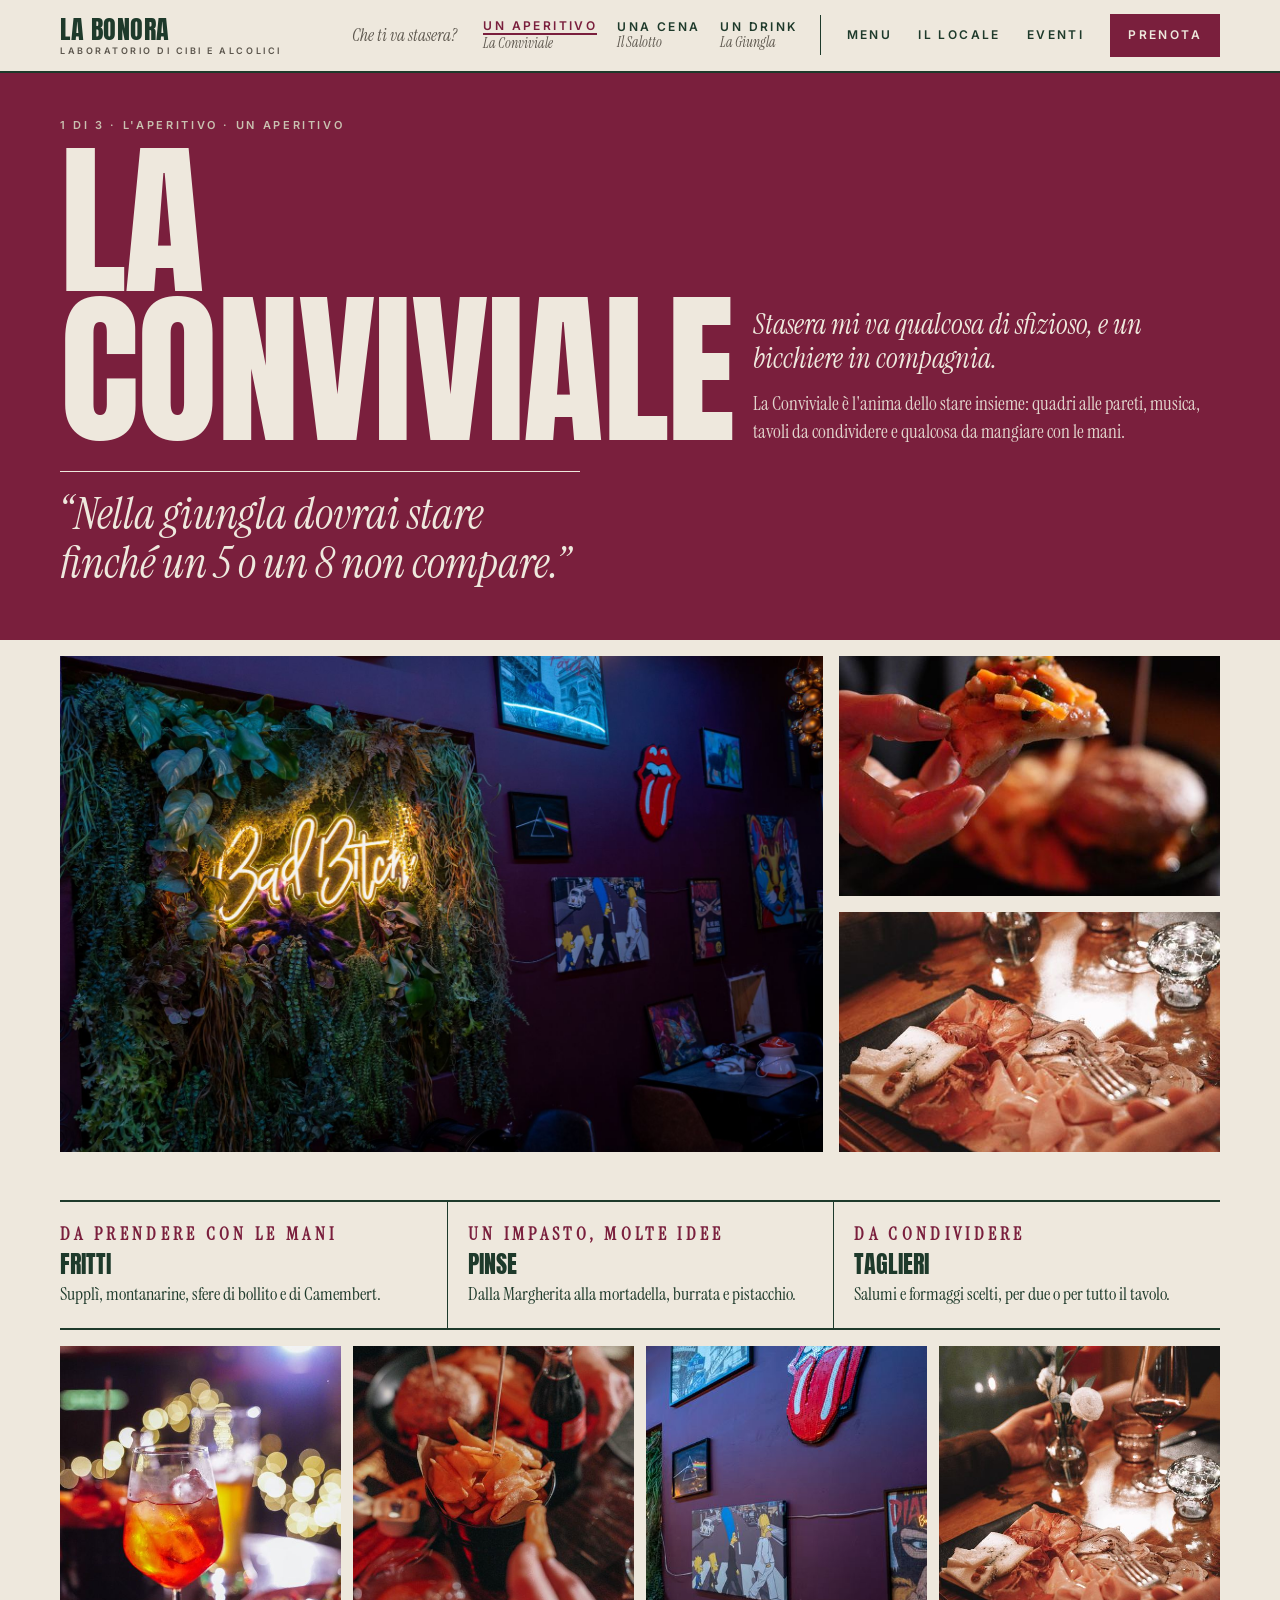
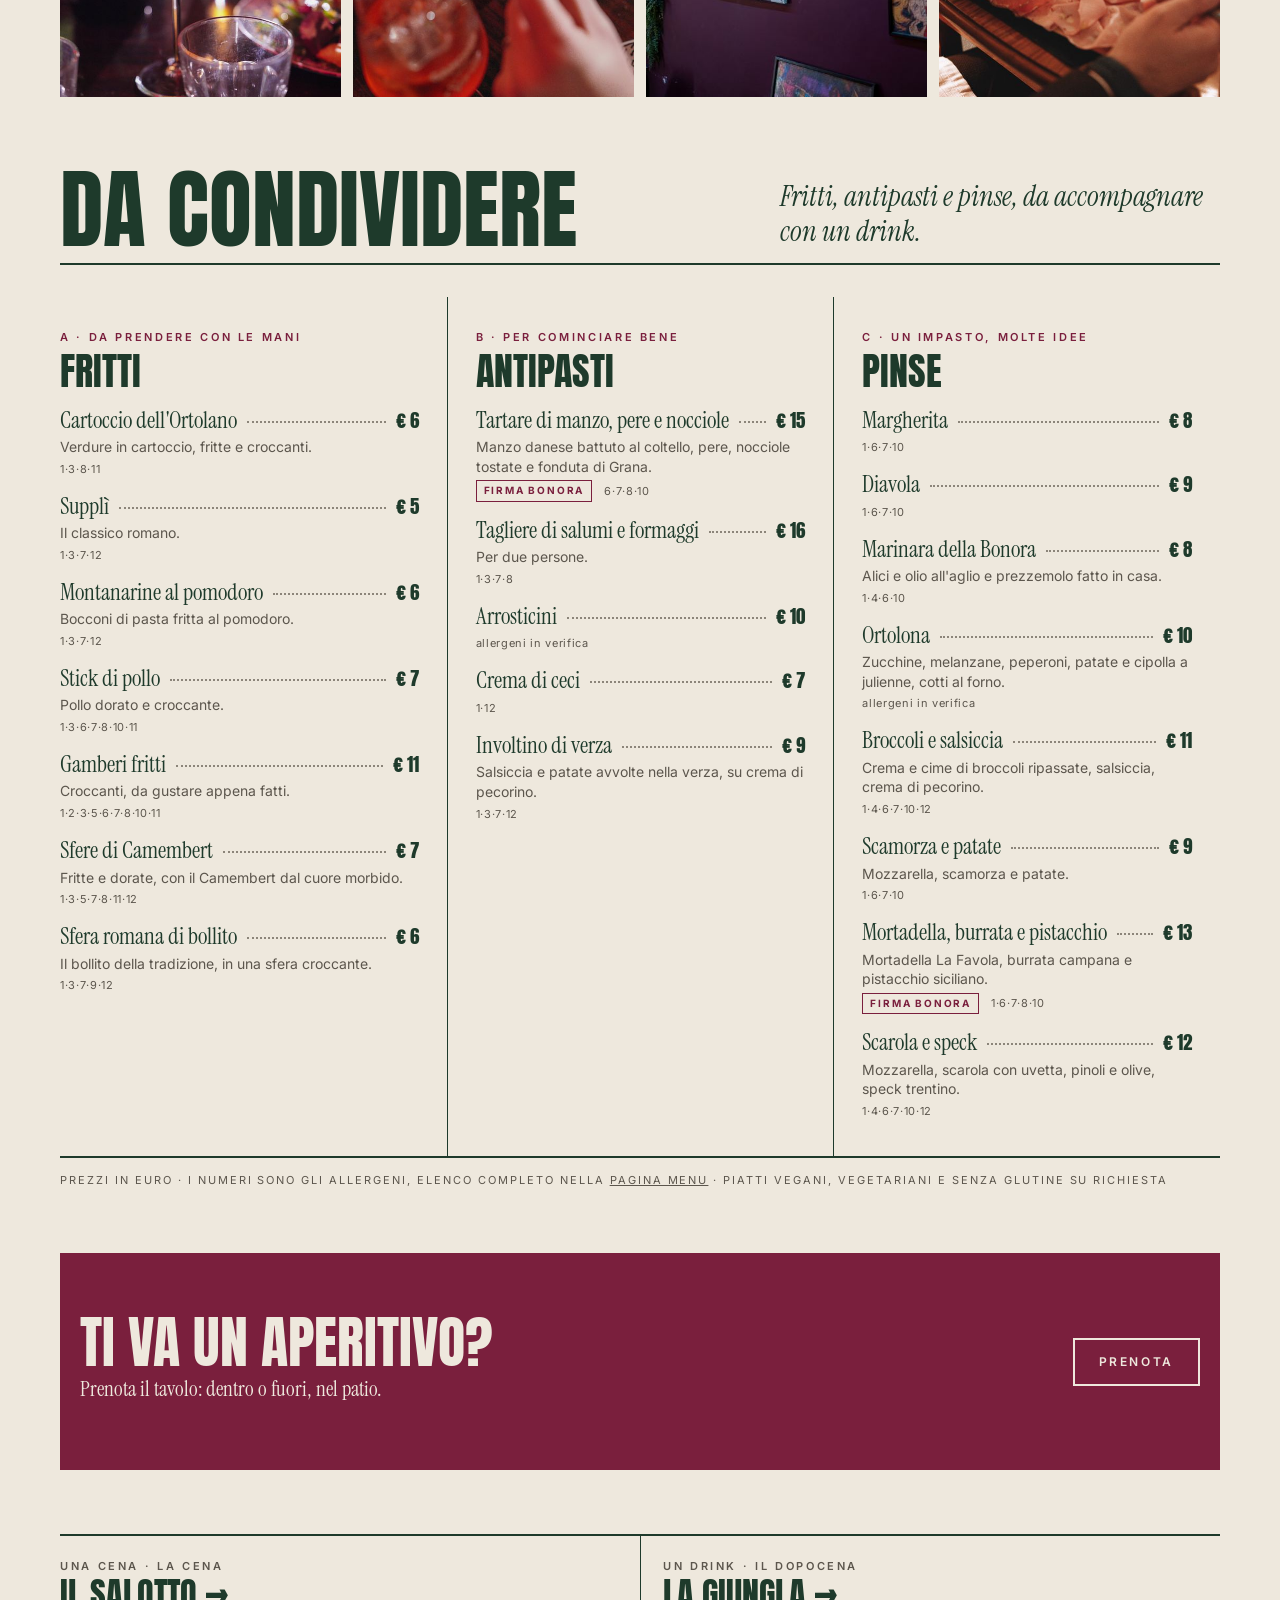
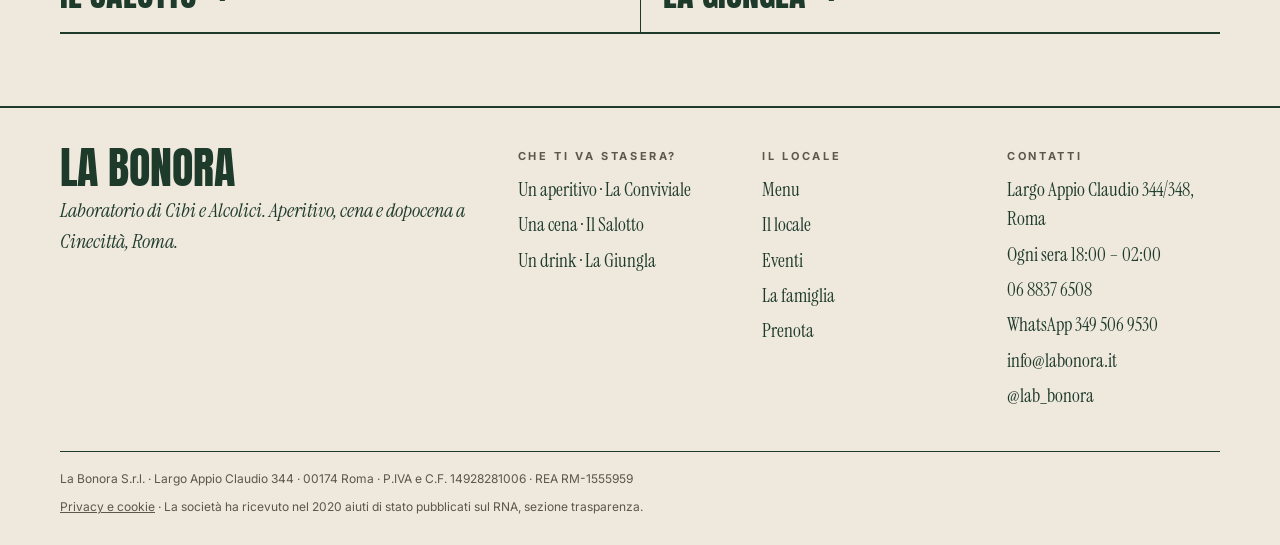
==== conviviale.html @ d82014e6 "Demo del nuovo sito La Bonora: tre anime, menu, prenotazione, foto Co-Authored-By: Claude Opus 5.5 <" ====
<!doctype html>
<html lang="it">
<head>
<meta charset="utf-8">
<meta name="viewport" content="width=device-width, initial-scale=1, viewport-fit=cover">
<title>Aperitivo e apericena a Cinecittà · La Conviviale · La Bonora</title>
<meta name="claude:viewport-fit-sides" content="cover">
<meta name="robots" content="noindex, nofollow">
<meta name="description" content="L'aperitivo de La Bonora a Cinecittà, Tuscolana: fritti, taglieri e pinse da condividere, un drink e la compagnia giusta. Ogni sera dalle 18.">
<link rel="canonical" href="https://www.labonora.it/conviviale.html">
<meta property="og:title" content="Aperitivo e apericena a Cinecittà · La Conviviale · La Bonora"><meta property="og:description" content="L'aperitivo de La Bonora a Cinecittà, Tuscolana: fritti, taglieri e pinse da condividere, un drink e la compagnia giusta. Ogni sera dalle 18."><meta property="og:type" content="website"><meta property="og:locale" content="it_IT">
<link rel="preconnect" href="https://fonts.googleapis.com"><link rel="preconnect" href="https://fonts.gstatic.com" crossorigin><link rel="stylesheet" href="https://fonts.googleapis.com/css2?family=Anton&family=Instrument+Serif:ital@0;1&family=Inter:wght@400;600;700&display=swap">
<link rel="stylesheet" href="assets/style.css">
</head>
<body>
<header class="top"><div class="wrap">
<a class="logo" href="index.html">La Bonora<small>Laboratorio di Cibi e Alcolici</small></a>
<button class="menu-btn" type="button" aria-expanded="false" aria-controls="nav">Menu</button>
<nav class="nav" id="nav" aria-label="Principale"><span class="ask">Che ti va stasera?</span><div class="want"><a href="conviviale.html" aria-current="page"><span>Un aperitivo</span><small>La Conviviale</small></a><a href="salotto.html"><span>Una cena</span><small>Il Salotto</small></a><a href="giungla.html"><span>Un drink</span><small>La Giungla</small></a></div><a href="menu.html">Menu</a><a href="locale.html">Il locale</a><a href="eventi.html">Eventi</a><a class="cta" href="prenota.html">Prenota</a></nav>
</div></header><main>
<section class="room-hero wine"><div class="wrap">
<p class="kick">1 di 3 · L'aperitivo · Un aperitivo</p>
<div class="room-hero-grid"><h1 class="d">La<br>Conviviale</h1><div><p class="lead">Stasera mi va qualcosa di sfizioso, e un bicchiere in compagnia.</p><p class="s" style="font-size:19px;line-height:1.45;margin-top:14px;opacity:.9">La Conviviale è l'anima dello stare insieme: quadri alle pareti, musica, tavoli da condividere e qualcosa da mangiare con le mani.</p></div></div>
<p class="motto-big">“Nella giungla dovrai stare finché un 5 o un 8 non compare.”</p>
</div></section>
<div class="wrap">
<div class="gallery"><figure class="photo "><img src="img/conviviale-sala-s.jpg" srcset="img/conviviale-sala-s.jpg 800w, img/conviviale-sala.jpg 1600w" sizes="(max-width:760px) 100vw, 66vw" alt="La sala con il neon e la parete verde" loading="lazy" decoding="async" style="object-position:center 40%"></figure><figure class="photo "><img src="img/pinsa-s.jpg" srcset="img/pinsa-s.jpg 800w, img/pinsa.jpg 1600w" sizes="(max-width:760px) 100vw, 33vw" alt="Una pinsa appena sfornata" loading="lazy" decoding="async" style="object-position:center"></figure><figure class="photo "><img src="img/tagliere-s.jpg" srcset="img/tagliere-s.jpg 800w, img/tagliere.jpg 1600w" sizes="(max-width:760px) 100vw, 33vw" alt="Un tagliere di salumi e formaggi" loading="lazy" decoding="async" style="object-position:center"></figure></div>
<div class="feature-list"><div><p class="kick wine">Da prendere con le mani</p><h3>Fritti</h3><p>Supplì, montanarine, sfere di bollito e di Camembert.</p></div><div><p class="kick wine">Un impasto, molte idee</p><h3>Pinse</h3><p>Dalla Margherita alla mortadella, burrata e pistacchio.</p></div><div><p class="kick wine">Da condividere</p><h3>Taglieri</h3><p>Salumi e formaggi scelti, per due o per tutto il tavolo.</p></div></div>
<div class="strip" style="margin-top:16px"><figure class="photo "><img src="img/spritz-s.jpg" srcset="img/spritz-s.jpg 800w, img/spritz.jpg 1600w" sizes="25vw" alt="Uno spritz" loading="lazy" decoding="async" style="object-position:center"></figure><figure class="photo "><img src="img/burger-amici-s.jpg" srcset="img/burger-amici-s.jpg 800w, img/burger-amici.jpg 1600w" sizes="25vw" alt="Burger, patatine e drink al tavolo" loading="lazy" decoding="async" style="object-position:center"></figure><figure class="photo "><img src="img/conviviale-parete-s.jpg" srcset="img/conviviale-parete-s.jpg 800w, img/conviviale-parete.jpg 1600w" sizes="25vw" alt="La parete con i quadri pop" loading="lazy" decoding="async" style="object-position:center"></figure><figure class="photo "><img src="img/tagliere-s.jpg" srcset="img/tagliere-s.jpg 800w, img/tagliere.jpg 1600w" sizes="25vw" alt="Tagliere al tavolo" loading="lazy" decoding="async" style="object-position:center 30%"></figure></div>
<section class="sec" aria-labelledby="carta-h">
<div class="sec-head"><h2 class="d" id="carta-h">Da condividere</h2><p class="lead">Fritti, antipasti e pinse, da accompagnare con un drink.</p></div>
<div data-menu="sala:conviviale" data-cols="3"><p class="note-line">Caricamento del menu…</p></div>
<p class="note-line">Prezzi in euro · i numeri sono gli allergeni, elenco completo nella <a href="menu.html#allergeni">pagina Menu</a> · piatti vegani, vegetariani e senza glutine su richiesta</p>
</section>
<section class="band wine" style="margin-top:64px" aria-label="Prenota"><div style="display:flex;flex-wrap:wrap;justify-content:space-between;align-items:center;gap:24px;padding-left:max(20px,env(safe-area-inset-left,0px));padding-right:max(20px,env(safe-area-inset-right,0px))">
<div><h2 class="d" style="font-size:clamp(36px,5vw,56px)">Ti va un aperitivo?</h2><p class="s" style="font-size:21px;margin-top:6px">Prenota il tavolo: dentro o fuori, nel patio.</p></div>
<a class="btn light" href="prenota.html#aperitivo">Prenota</a>
</div></section>
<nav class="others" aria-label="Le altre anime"><a href="salotto.html"><p class="kick">Una cena · la cena</p><p class="d">Il Salotto →</p></a><a href="giungla.html"><p class="kick">Un drink · il dopocena</p><p class="d">La Giungla →</p></a></nav>
</div></main><footer class="foot"><div class="wrap">
<div class="foot-grid">
<div><p class="d" style="font-size:44px">La Bonora</p><p class="s it" style="font-size:20px;margin-top:8px">Laboratorio di Cibi e Alcolici. Aperitivo, cena e dopocena a Cinecittà, Roma.</p></div>
<div><h4>Che ti va stasera?</h4><ul><li><a href="conviviale.html">Un aperitivo · La Conviviale</a></li><li><a href="salotto.html">Una cena · Il Salotto</a></li><li><a href="giungla.html">Un drink · La Giungla</a></li></ul></div>
<div><h4>Il locale</h4><ul><li><a href="menu.html">Menu</a></li><li><a href="locale.html">Il locale</a></li><li><a href="eventi.html">Eventi</a></li><li><a href="famiglia.html">La famiglia</a></li><li><a href="prenota.html">Prenota</a></li></ul></div>
<div><h4>Contatti</h4><ul><li>Largo Appio Claudio 344/348, Roma</li><li>Ogni sera 18:00 – 02:00</li><li><a href="tel:+390688376508">06 8837 6508</a></li><li><a href="https://wa.me/393495069530">WhatsApp 349 506 9530</a></li><li><a href="mailto:info@labonora.it">info@labonora.it</a></li><li><a href="https://www.instagram.com/lab_bonora/">@lab_bonora</a></li></ul></div>
</div>
<div class="legal"><span>La Bonora S.r.l. · Largo Appio Claudio 344 · 00174 Roma · P.IVA e C.F. 14928281006 · REA RM-1555959</span><span><a href="privacy.html">Privacy e cookie</a> · La società ha ricevuto nel 2020 aiuti di stato pubblicati sul RNA, sezione trasparenza.</span></div>
</div></footer>
<nav class="actionbar" aria-label="Azioni rapide"><a class="fill" href="prenota.html">Prenota</a><a href="https://wa.me/393495069530">WhatsApp</a><a href="tel:+390688376508">Chiama</a></nav>
<script src="assets/menu-data.js"></script><script src="assets/site.js"></script>
</body>
</html>
---- assets/style.css ----
/* La Bonora — impaginazione da rivista: beige carta, verde bottiglia, vinaccia. Titoli Anton, testo Instrument Serif + Inter. */
:root{
  --paper:#EEE8DD; --paper-2:#E3DACA; --ink:#1E3A2B; --ink-2:#2C4A3A; --wine:#7A1F3D; --wine-2:#5E1630;
  --muted:#5C564D; --on-dark:#EEE8DD; --on-dark-muted:#C9C0B0;
  --f-display:"Anton","Impact","Arial Narrow",sans-serif;
  --f-serif:"Instrument Serif","Georgia","Times New Roman",serif;
  --f-sans:"Inter",system-ui,-apple-system,"Segoe UI",sans-serif;
  --rule:2px solid var(--ink); --hair:1px solid var(--ink);
  --max:1200px;
  color-scheme:light;
}
*{box-sizing:border-box}
html{scroll-behavior:smooth}
@media (prefers-reduced-motion:reduce){html{scroll-behavior:auto}*{transition:none!important;animation:none!important}}
body{margin:0;background:var(--paper);color:var(--ink);font:16px/1.55 var(--f-sans);-webkit-font-smoothing:antialiased}
body::before{content:"";position:fixed;inset:0 0 auto;height:env(safe-area-inset-top,0px);z-index:30;background:var(--paper)}
a{color:inherit}
a:hover{color:var(--wine)}
:focus-visible{outline:3px solid var(--wine);outline-offset:3px}
img{max-width:100%;display:block}
h1,h2,h3{text-wrap:balance}
p{margin:0}
[hidden]{display:none!important}

.wrap{max-width:var(--max);margin:0 auto;padding-left:max(20px,env(safe-area-inset-left,0px));padding-right:max(20px,env(safe-area-inset-right,0px))}
.d{font-family:var(--f-display);font-weight:400;text-transform:uppercase;line-height:.9;margin:0}
.s{font-family:var(--f-serif);font-weight:400}
.it{font-style:italic}
.kick{font-size:11px;letter-spacing:.24em;text-transform:uppercase;color:var(--muted);font-weight:600}
.kick.wine{color:var(--wine)}
.lead{font-family:var(--f-serif);font-style:italic;font-size:clamp(21px,2.3vw,28px);line-height:1.22}
.body{font-family:var(--f-serif);font-size:20px;line-height:1.45;max-width:62ch}
.body p+p{margin-top:.8em}

/* header */
.top{position:sticky;top:env(safe-area-inset-top,0px);z-index:20;background:var(--paper);border-bottom:var(--rule)}
.top .wrap{display:flex;align-items:center;justify-content:space-between;gap:24px;padding-block:14px}
.logo{font-family:var(--f-display);font-size:26px;letter-spacing:.02em;text-transform:uppercase;text-decoration:none;line-height:1}
.logo small{display:block;font-family:var(--f-sans);font-size:9px;letter-spacing:.28em;font-weight:600;color:var(--muted);margin-top:4px}
.nav{display:flex;align-items:center;gap:26px;font-size:12px;letter-spacing:.2em;text-transform:uppercase;font-weight:600}
.nav a{text-decoration:none;padding-block:8px}
.nav a[aria-current="page"]{color:var(--wine);border-bottom:2px solid var(--wine)}
.nav .cta{background:var(--wine);color:var(--on-dark);padding:12px 18px;border:none}
.nav .cta:hover,.nav .cta[aria-current="page"]{background:var(--wine-2);color:var(--on-dark);border-bottom:none}
.menu-btn{display:none;background:none;border:var(--rule);color:var(--ink);font:600 12px var(--f-sans);letter-spacing:.2em;text-transform:uppercase;padding:10px 14px;min-height:44px;cursor:pointer}

/* buttons */
.btn{display:inline-flex;align-items:center;justify-content:center;gap:10px;min-height:48px;padding:0 24px;font:600 12px var(--f-sans);letter-spacing:.22em;text-transform:uppercase;text-decoration:none;border:var(--rule);cursor:pointer;background:transparent;color:var(--ink)}
.btn.fill{background:var(--wine);border-color:var(--wine);color:var(--on-dark)}
.btn.fill:hover{background:var(--wine-2);color:var(--on-dark)}
.btn.ink{background:var(--ink);border-color:var(--ink);color:var(--on-dark)}
.btn.ink:hover{background:var(--ink-2);color:var(--on-dark)}
.btn.light{border-color:var(--on-dark);color:var(--on-dark)}
.btn.light:hover{background:var(--on-dark);color:var(--ink)}
.btns{display:flex;flex-wrap:wrap;gap:12px}

/* photo placeholders */
.ph{position:relative;background:var(--paper-2);background-image:repeating-linear-gradient(135deg,transparent 0 14px,rgba(30,58,43,.05) 14px 15px);display:flex;align-items:flex-end;min-height:220px;overflow:hidden}
.ph span{margin:14px;background:var(--paper);color:var(--muted);font:600 10px/1.4 var(--f-sans);letter-spacing:.2em;text-transform:uppercase;padding:6px 10px;max-width:calc(100% - 28px)}
.ph.dark{background-color:var(--ink);background-image:repeating-linear-gradient(135deg,transparent 0 14px,rgba(238,232,221,.06) 14px 15px)}
.ph.wine{background-color:var(--wine);background-image:repeating-linear-gradient(135deg,transparent 0 14px,rgba(238,232,221,.07) 14px 15px)}

/* home hero */
.entrance{padding-top:20px}
.entrance .ph{aspect-ratio:16/8;min-height:280px;max-width:100%}
.entrance-text{display:grid;grid-template-columns:minmax(0,7fr) minmax(0,5fr);gap:40px;align-items:end;padding-block:28px 36px;border-bottom:var(--rule)}
.entrance-text h1{font-size:clamp(64px,11vw,150px);letter-spacing:-.01em}
.entrance-text .side{display:flex;flex-direction:column;gap:18px;padding-bottom:6px}

/* tonight strip */
.facts{display:grid;grid-template-columns:repeat(4,minmax(0,1fr));border-bottom:var(--rule)}
.facts>div{padding:18px 18px 18px 0;min-width:0}
.facts>div+div{padding-left:18px;border-left:var(--hair)}
.facts .v{font-family:var(--f-serif);font-size:21px;margin-top:4px;overflow-wrap:anywhere}
.dot-open{display:inline-block;width:9px;height:9px;border-radius:50%;background:var(--muted);margin-right:8px;vertical-align:2px}
.dot-open.on{background:#2E7D4F}

/* section heads */
.sec{padding-block:72px 0}
.sec-head{display:flex;flex-wrap:wrap;justify-content:space-between;align-items:flex-end;gap:16px 40px;border-bottom:var(--rule);padding-bottom:14px;margin-bottom:32px}
.sec-head h2{font-size:clamp(48px,7vw,88px)}
.sec-head .lead{max-width:440px}

/* rooms */
.rooms{display:grid;grid-template-columns:repeat(3,minmax(0,1fr));gap:32px}
.room{display:flex;flex-direction:column;gap:12px;text-decoration:none;color:var(--ink)}
.room .ph{aspect-ratio:4/5;min-height:0}
.room h3{font-size:44px}
.room .s{font-size:20px;line-height:1.3}
.room .go{font-size:12px;letter-spacing:.2em;text-transform:uppercase;font-weight:600;margin-top:auto}
.room:hover h3,.room:hover .go{color:var(--wine)}

/* two-col text */
.split{display:grid;grid-template-columns:minmax(0,5fr) minmax(0,7fr);gap:56px;align-items:start}
.split .ph{aspect-ratio:4/5;min-height:0}
.pull{font-family:var(--f-serif);font-style:italic;font-size:clamp(26px,3vw,34px);line-height:1.15;color:var(--wine);border-top:var(--rule);padding-top:16px;margin-top:24px}

/* bands */
.band{padding-block:64px}
.band.ink{background:var(--ink);color:var(--on-dark)}
.band.wine{background:var(--wine);color:var(--on-dark)}
.band .kick{color:var(--on-dark-muted)}
.band a:hover{color:var(--on-dark-muted)}
.band-grid{display:grid;grid-template-columns:minmax(0,1fr) minmax(0,1fr);gap:48px;align-items:center}
.band h2{font-size:clamp(44px,6vw,68px)}
.qr{width:150px;height:150px;flex:none;background:var(--on-dark);color:var(--muted);display:flex;align-items:center;justify-content:center;font:600 11px var(--f-sans);letter-spacing:.2em}
.qr-row{display:flex;gap:24px;align-items:center;flex-wrap:wrap}
.links-col{display:flex;flex-direction:column;gap:10px;font-weight:600}

/* room page hero */
.room-hero{padding-block:44px 52px}
.room-hero.ink{background:var(--ink);color:var(--on-dark)}
.room-hero.wine{background:var(--wine);color:var(--on-dark)}
.room-hero .kick{color:var(--on-dark-muted)}
.room-hero.paper .kick{color:var(--wine)}
.room-hero-grid{display:grid;grid-template-columns:minmax(0,7fr) minmax(0,5fr);gap:40px;align-items:end;margin-top:12px}
.room-hero h1{font-size:clamp(72px,13vw,170px);letter-spacing:-.01em}
.gallery{display:grid;grid-template-columns:minmax(0,2fr) minmax(0,1fr);grid-template-rows:240px 240px;gap:16px;padding-top:16px}
.gallery .ph:first-child{grid-row:1/3}
.feature-list{display:grid;grid-template-columns:repeat(3,minmax(0,1fr));border-top:var(--rule);border-bottom:var(--rule);margin-top:48px}
.feature-list>div{padding:20px 20px 22px 0;min-width:0}
.feature-list>div+div{padding-left:20px;border-left:var(--hair)}
.feature-list h3{font-family:var(--f-display);font-weight:400;text-transform:uppercase;font-size:24px;margin:6px 0 6px;line-height:1}
.feature-list p{font-family:var(--f-serif);font-size:18px;line-height:1.35}

/* menu */
.menu-grid{display:grid;grid-template-columns:repeat(3,minmax(0,1fr));border-bottom:var(--rule)}
.menu-grid.two{grid-template-columns:repeat(2,minmax(0,1fr))}
.menu-col{padding:32px 28px 36px 0;min-width:0}
.menu-col+.menu-col{padding-left:28px;border-left:var(--hair)}
.menu-grid+.menu-grid .menu-col{border-top:none}
.menu-sec+.menu-sec{margin-top:36px}
.menu-sec h3{font-family:var(--f-display);font-weight:400;text-transform:uppercase;font-size:38px;line-height:1;margin:6px 0 2px}
.menu-sec .sub{font-family:var(--f-serif);font-style:italic;color:var(--muted);font-size:18px;margin-bottom:6px}
.item{padding-top:14px}
.item-head{display:flex;align-items:baseline;gap:10px}
.item-name{font-family:var(--f-serif);font-size:23px;line-height:1.15;min-width:0}
.item-dots{flex:1 1 24px;border-bottom:2px dotted #8C857A;transform:translateY(-5px);min-width:16px}
.item-price{font-family:var(--f-display);font-size:19px;white-space:nowrap;font-variant-numeric:tabular-nums}
.item-desc{color:var(--muted);font-size:14px;line-height:1.4;margin-top:2px}
.item-meta{display:flex;flex-wrap:wrap;gap:6px 12px;align-items:center;margin-top:4px;font-size:11px;letter-spacing:.06em;color:var(--muted)}
.tag{font-size:10px;letter-spacing:.18em;text-transform:uppercase;font-weight:700;color:var(--wine);border:1.5px solid var(--wine);padding:2px 7px}
.tag.ok{color:var(--ink);border-color:var(--ink)}
.note-line{font-size:11px;letter-spacing:.18em;text-transform:uppercase;color:var(--muted);padding-top:14px}
.tabs{display:flex;gap:0;border:var(--rule);width:max-content;max-width:100%}
.tabs button{font:600 12px var(--f-sans);letter-spacing:.2em;text-transform:uppercase;background:none;border:none;color:var(--ink);padding:14px 22px;min-height:48px;cursor:pointer}
.tabs button+button{border-left:var(--rule)}
.tabs button[aria-selected="true"]{background:var(--ink);color:var(--on-dark)}
.allergens{display:grid;grid-template-columns:repeat(4,minmax(0,1fr));gap:8px 24px;font-size:14px;padding-block:20px 0}
.allergens b{font-family:var(--f-display);font-weight:400;color:var(--wine);margin-right:8px;font-size:16px}

/* events */
.kinds{display:grid;grid-template-columns:repeat(2,minmax(0,1fr));border-top:var(--rule)}
.kinds>div{padding:28px 28px 32px 0;border-bottom:var(--hair);min-width:0}
.kinds>div:nth-child(even){padding-left:28px;border-left:var(--hair)}
.kinds h3{font-family:var(--f-display);font-weight:400;text-transform:uppercase;font-size:34px;margin:6px 0 8px;line-height:1}
.empty{border:2px dashed var(--ink);padding:28px;display:flex;flex-wrap:wrap;gap:20px;justify-content:space-between;align-items:center}

/* booking */
.book{display:grid;grid-template-columns:minmax(0,7fr) minmax(0,5fr);border-bottom:var(--rule)}
.book form{padding:36px 44px 48px 0;border-right:var(--hair);display:flex;flex-direction:column;gap:34px;min-width:0}
.book aside{padding:36px 0 48px 40px;min-width:0}
fieldset{margin:0;padding:0;border:none;min-width:0}
legend{padding:0;margin-bottom:14px}
.rooms-pick{display:grid;grid-template-columns:repeat(2,minmax(0,1fr));gap:10px}
.rooms-pick label{display:flex;flex-direction:column;gap:2px;border:var(--rule);padding:14px 16px;cursor:pointer;min-height:84px}
.rooms-pick input{position:absolute;opacity:0;pointer-events:none}
.rooms-pick .n{font-family:var(--f-display);text-transform:uppercase;font-size:22px;line-height:1}
.rooms-pick .t{font-family:var(--f-serif);font-size:17px}
.rooms-pick label:has(input:checked){background:var(--ink);color:var(--on-dark)}
.rooms-pick label:has(input:focus-visible){outline:3px solid var(--wine);outline-offset:3px}
.fields{display:grid;grid-template-columns:repeat(3,minmax(0,1fr));gap:24px 28px}
.fields.two{grid-template-columns:repeat(2,minmax(0,1fr))}
.f{display:flex;flex-direction:column;gap:6px;min-width:0}
.f.full{grid-column:1/-1}
.f>span{font-size:11px;letter-spacing:.2em;text-transform:uppercase;color:var(--muted);font-weight:600}
.f input,.f select,.f textarea{width:100%;min-height:48px;background:transparent;border:none;border-bottom:var(--rule);border-radius:0;color:var(--ink);font:22px var(--f-serif);padding:6px 2px}
.f textarea{min-height:80px;resize:vertical}
.f input:focus,.f select:focus,.f textarea:focus{outline:none;border-bottom-color:var(--wine)}
.f .err{color:var(--wine);font-size:13px;min-height:0}
.checks{display:flex;flex-direction:column;gap:12px;font-size:14px;line-height:1.45;color:#3E4A42}
.checks label{display:flex;gap:12px;align-items:flex-start}
.checks input{width:20px;height:20px;margin:1px 0 0;flex:none;accent-color:var(--ink)}
.submit-row{display:flex;flex-wrap:wrap;gap:16px 24px;align-items:center}
.submit-row p{font-size:13px;color:var(--muted);max-width:340px}
.done{border:var(--rule);padding:28px;display:flex;flex-direction:column;gap:12px;background:var(--paper-2)}
.done h3{font-family:var(--f-display);font-weight:400;text-transform:uppercase;font-size:34px;margin:0;line-height:1}
.contact{display:grid;grid-template-columns:100px minmax(0,1fr);gap:14px;padding-block:14px;border-bottom:var(--hair)}
.contact .v{font-family:var(--f-serif);font-size:20px;overflow-wrap:anywhere}
.quick{display:flex;flex-direction:column;gap:10px;margin:14px 0 36px}
.quick a{display:flex;justify-content:space-between;gap:12px;padding:15px 18px;text-decoration:none;font-weight:600;border:var(--rule)}
.quick a.ink{background:var(--ink);color:var(--on-dark);border-color:var(--ink)}

/* family */
.places{display:grid;grid-template-columns:repeat(2,minmax(0,1fr));gap:40px}
.place{display:flex;flex-direction:column;gap:12px}
.place .ph{aspect-ratio:3/2;min-height:0}
.place h3{font-size:52px}
.draft{border-left:4px solid var(--wine);background:var(--paper-2);padding:12px 16px;font-size:14px;color:#3E4A42}

/* other rooms nav */
.others{display:grid;grid-template-columns:repeat(2,minmax(0,1fr));border-top:var(--rule);border-bottom:var(--rule);margin-top:64px}
.others a{padding:22px 22px 22px 0;text-decoration:none}
.others a+a{padding-left:22px;border-left:var(--hair)}
.others .d{font-size:34px;margin-top:4px}

/* footer */
.foot{margin-top:72px;border-top:var(--rule)}
.foot-grid{display:grid;grid-template-columns:minmax(0,2fr) repeat(3,minmax(0,1fr));gap:32px;padding-block:40px}
.foot h4{margin:0 0 10px;font-size:11px;letter-spacing:.24em;text-transform:uppercase;color:var(--muted)}
.foot ul{list-style:none;margin:0;padding:0;display:flex;flex-direction:column;gap:6px;font-family:var(--f-serif);font-size:19px}
.foot ul a{text-decoration:none}
.legal{border-top:var(--hair);padding-block:18px 28px;font-size:12px;color:var(--muted);display:flex;flex-wrap:wrap;justify-content:space-between;gap:10px 24px}

/* mobile action bar */
.actionbar{display:none}

@media (max-width:900px){
  .rooms,.feature-list,.menu-grid{grid-template-columns:minmax(0,1fr)}
  .menu-col,.menu-col+.menu-col{padding:28px 0;border-left:none}
  .menu-col+.menu-col{border-top:var(--hair)}
  .feature-list>div,.feature-list>div+div{padding:18px 0;border-left:none}
  .feature-list>div+div{border-top:var(--hair)}
  .split,.band-grid,.entrance-text,.room-hero-grid,.book{grid-template-columns:minmax(0,1fr)}
  .book form{padding:28px 0 36px;border-right:none;border-bottom:var(--hair)}
  .book aside{padding:28px 0 36px}
  .facts{grid-template-columns:repeat(2,minmax(0,1fr))}
  .facts>div:nth-child(3){padding-left:0;border-left:none}
  .facts>div:nth-child(n+3){border-top:var(--hair)}
  .foot-grid{grid-template-columns:repeat(2,minmax(0,1fr))}
  .allergens{grid-template-columns:repeat(2,minmax(0,1fr))}
}
@media (max-width:760px){
  .menu-btn{display:inline-flex;align-items:center}
  .nav{display:none;position:absolute;left:0;right:0;top:100%;background:var(--paper);border-bottom:var(--rule);flex-direction:column;align-items:stretch;gap:0;padding:8px max(20px,env(safe-area-inset-right,0px)) 16px max(20px,env(safe-area-inset-left,0px))}
  .nav.open{display:flex}
  .nav a{padding:14px 0;border-bottom:var(--hair);font-size:13px}
  .nav a[aria-current="page"]{border-bottom:var(--hair)}
  .nav .cta{display:none}
  .gallery{grid-template-columns:minmax(0,1fr);grid-template-rows:none}
  .gallery .ph{grid-row:auto!important;aspect-ratio:4/3;min-height:0}
  .kinds,.places,.rooms-pick,.others,.fields,.fields.two{grid-template-columns:minmax(0,1fr)}
  .kinds>div,.kinds>div:nth-child(even){padding:22px 0;border-left:none}
  .others a,.others a+a{padding:18px 0;border-left:none}
  .others a+a{border-top:var(--hair)}
  .entrance .ph{aspect-ratio:4/5}
  .sec{padding-block:52px 0}
  .actionbar{display:grid;grid-template-columns:2fr 1fr 1fr;gap:8px;position:fixed;left:0;right:0;bottom:0;z-index:25;background:var(--paper);border-top:var(--rule);padding:10px max(12px,env(safe-area-inset-right,0px)) calc(10px + env(safe-area-inset-bottom,0px)) max(12px,env(safe-area-inset-left,0px))}
  .actionbar a{display:flex;align-items:center;justify-content:center;min-height:48px;font:600 12px var(--f-sans);letter-spacing:.16em;text-transform:uppercase;text-decoration:none;border:var(--rule)}
  .actionbar a.fill{background:var(--wine);color:var(--on-dark);border-color:var(--wine)}
  body{padding-bottom:84px}
  .foot-grid{grid-template-columns:minmax(0,1fr)}
}
.room-hero.paper{border-bottom:var(--rule)}
.toast{position:fixed;left:50%;transform:translateX(-50%);bottom:calc(96px + env(safe-area-inset-bottom,0px));z-index:40;background:var(--ink);color:var(--on-dark);font:600 14px var(--f-sans);padding:14px 20px;max-width:calc(100% - 32px);text-align:center}

/* ---- foto vere ---- */
.photo{position:relative;overflow:hidden;background:var(--paper-2);margin:0}
.photo img{width:100%;height:100%;object-fit:cover;display:block}
.photo figcaption{position:absolute;left:12px;bottom:12px;background:var(--paper);color:var(--ink);font:600 10px/1.4 var(--f-sans);letter-spacing:.2em;text-transform:uppercase;padding:6px 10px}
.entrance .photo{aspect-ratio:16/8;max-width:100%}
.room .photo{aspect-ratio:4/5}
.split .photo{aspect-ratio:4/5}
.gallery .photo:first-child{grid-row:1/3}
.place .photo{aspect-ratio:3/2}
.strip{display:grid;grid-template-columns:repeat(4,minmax(0,1fr));gap:12px}
.strip .photo{aspect-ratio:4/5}

/* ---- intestazione "Che ti va stasera?" ---- */
.nav .ask{font-family:var(--f-serif);font-style:italic;text-transform:none;letter-spacing:0;font-size:17px;font-weight:400;color:var(--muted);padding:0}
.nav .want{display:flex;gap:20px;align-items:center;padding-right:22px;border-right:var(--hair)}
.nav .want a{display:flex;flex-direction:column;line-height:1.15;padding-block:4px}
.nav .want a small{font-family:var(--f-serif);font-style:italic;text-transform:none;letter-spacing:0;font-size:14px;font-weight:400;color:var(--muted)}
.nav .want a[aria-current="page"]{border-bottom:none}
.nav .want a[aria-current="page"] span{border-bottom:2px solid var(--wine)}
@media (max-width:1180px){
  .menu-btn{display:inline-flex;align-items:center}
  .nav{display:none;position:absolute;left:0;right:0;top:100%;background:var(--paper);border-bottom:var(--rule);flex-direction:column;align-items:stretch;gap:0;padding:12px max(20px,env(safe-area-inset-right,0px)) 18px max(20px,env(safe-area-inset-left,0px))}
  .nav.open{display:flex}
  .nav>a{padding:14px 0;border-bottom:var(--hair);font-size:13px}
  .nav .ask{font-size:26px;color:var(--ink);padding:6px 0 10px}
  .nav .want{flex-direction:column;align-items:stretch;gap:0;padding-right:0;border-right:none;border-top:var(--rule);margin-bottom:10px}
  .nav .want a{flex-direction:row;justify-content:space-between;align-items:baseline;padding:14px 0;border-bottom:var(--hair);font-family:var(--f-display);font-weight:400;font-size:28px;letter-spacing:0}
  .nav .want a small{font-size:17px}
  .nav .cta{display:flex;justify-content:center;margin-top:12px;padding:14px}
  .top .wrap{position:static}
  .top{position:sticky}
}

/* ---- tre anime ---- */
.souls{display:grid;grid-template-columns:repeat(3,minmax(0,1fr));gap:32px}
.soul{display:flex;flex-direction:column;gap:12px;text-decoration:none;color:var(--ink)}
.soul .photo{aspect-ratio:4/5}
.soul .want-line{font-family:var(--f-serif);font-style:italic;font-size:24px;line-height:1.2}
.soul h3{font-size:46px}
.soul .motto{font-family:var(--f-serif);font-size:18px;color:var(--muted);border-top:var(--hair);padding-top:10px}
.soul .go{font-size:12px;letter-spacing:.2em;text-transform:uppercase;font-weight:600;margin-top:auto}
.soul:hover h3,.soul:hover .go{color:var(--wine)}
.soul .n{font-family:var(--f-display);font-size:15px;color:var(--wine)}
.motto-big{font-family:var(--f-serif);font-style:italic;font-size:clamp(28px,3.4vw,44px);line-height:1.12;max-width:26ch}
.room-hero .motto-big{margin-top:26px;padding-top:18px;border-top:1px solid currentColor}
.choice{display:grid;grid-template-columns:repeat(4,minmax(0,1fr));gap:10px}
.choice.three{grid-template-columns:repeat(3,minmax(0,1fr))}
.choice label{display:flex;flex-direction:column;gap:2px;border:var(--rule);padding:14px 16px;cursor:pointer;min-height:76px}
.choice input{position:absolute;opacity:0;pointer-events:none}
.choice .n{font-family:var(--f-display);text-transform:uppercase;font-size:21px;line-height:1}
.choice .t{font-family:var(--f-serif);font-size:16px}
.choice label:has(input:checked){background:var(--ink);color:var(--on-dark)}
.choice label:has(input:focus-visible){outline:3px solid var(--wine);outline-offset:3px}
@media (max-width:900px){.souls,.strip{grid-template-columns:repeat(2,minmax(0,1fr))}.souls{grid-template-columns:minmax(0,1fr)}.choice{grid-template-columns:repeat(2,minmax(0,1fr))}.choice.three{grid-template-columns:minmax(0,1fr)}}
@media (max-width:760px){.entrance .photo{aspect-ratio:4/5}.gallery .photo{grid-row:auto!important;aspect-ratio:4/3}}
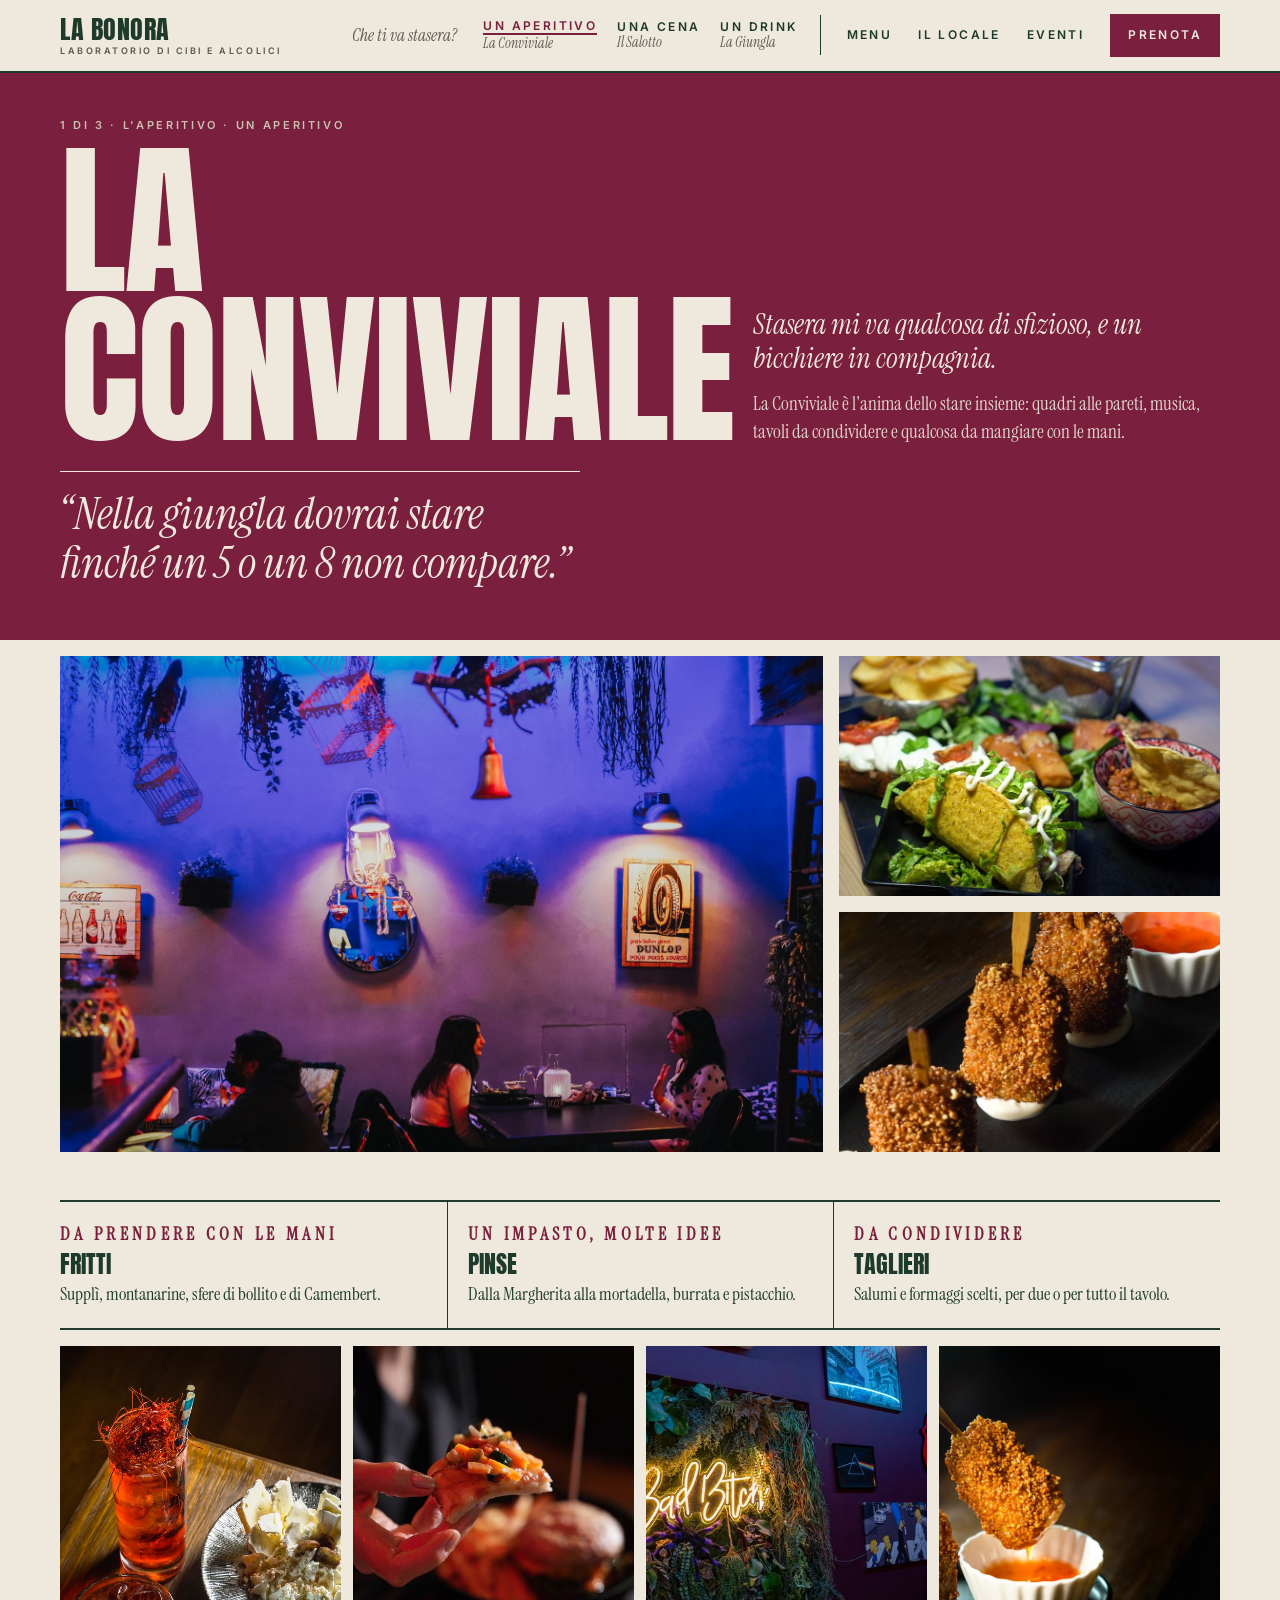
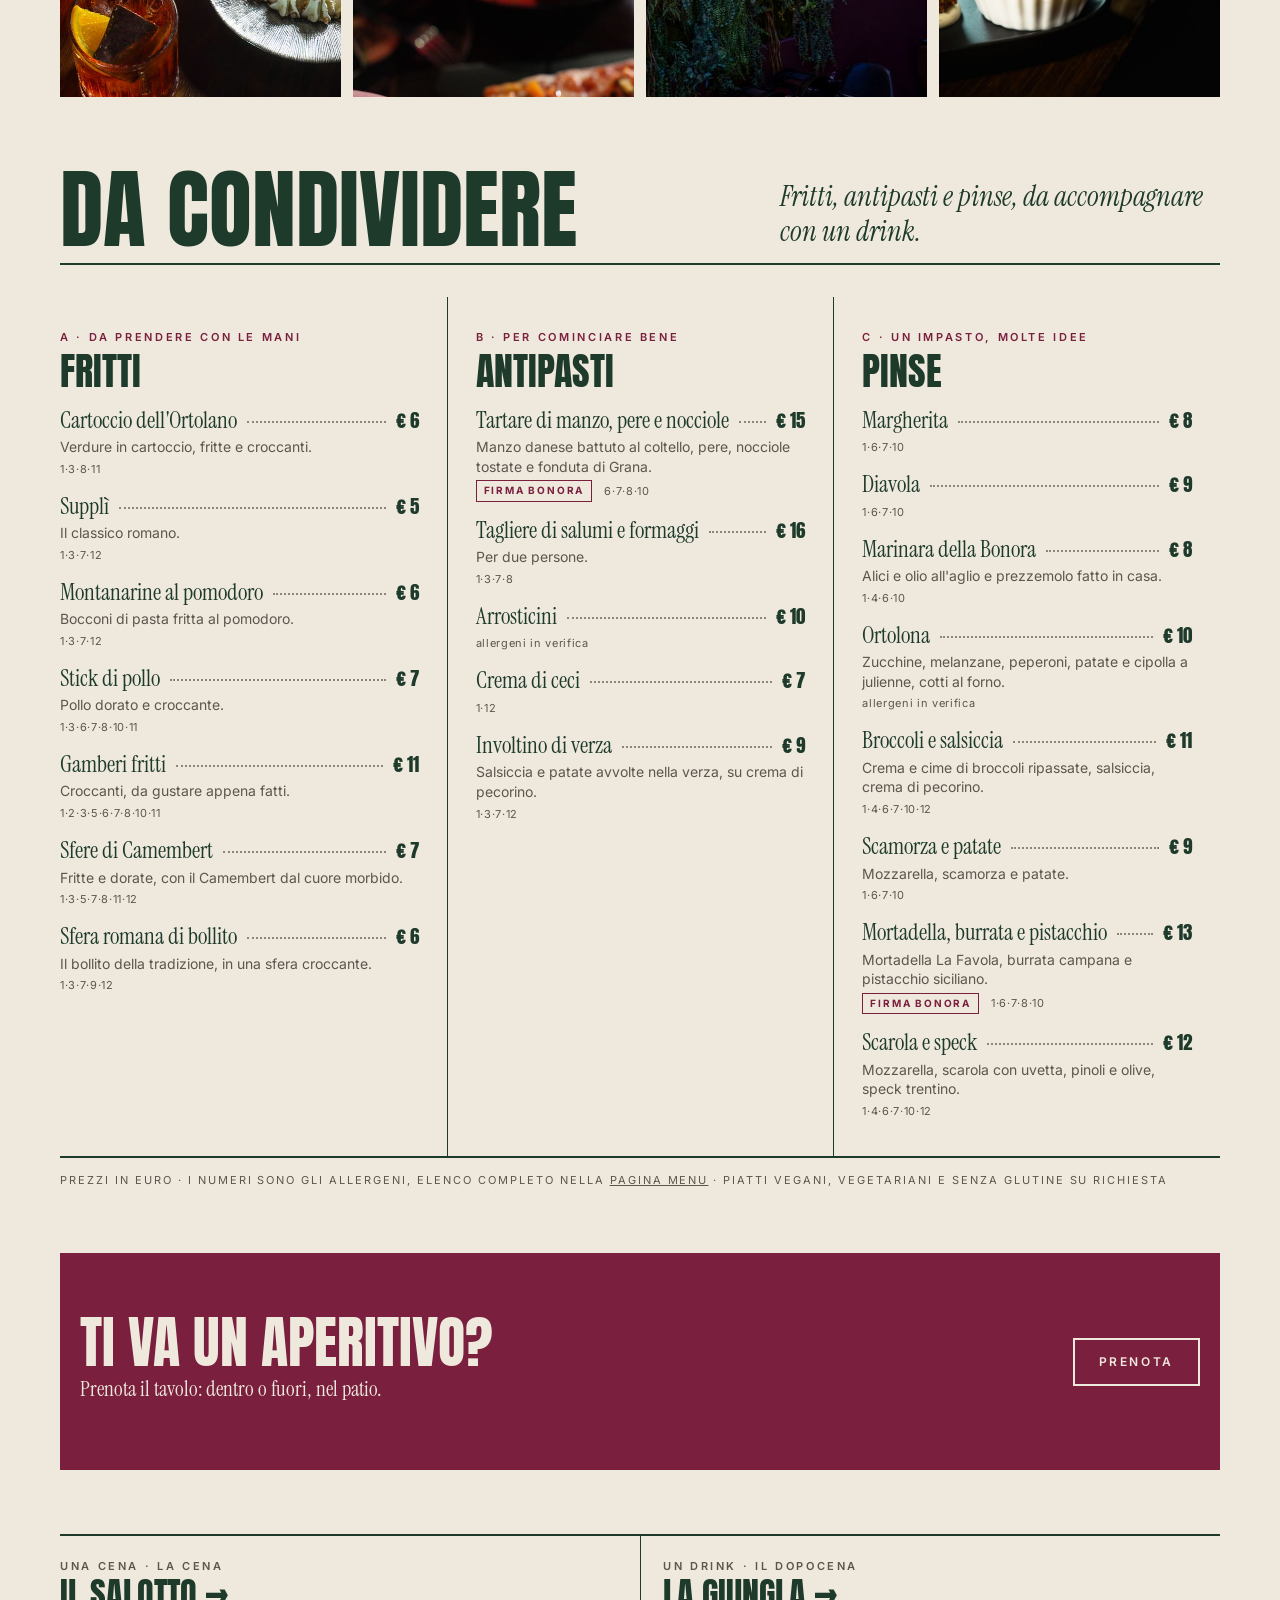
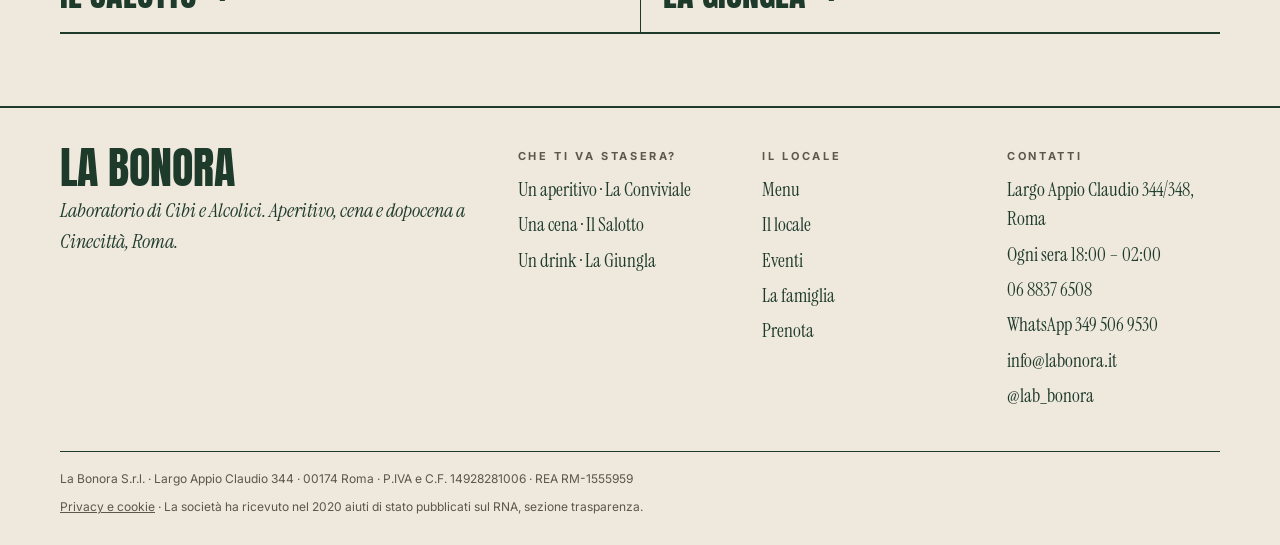
==== commit de201d74: "Più foto di piatti e drink, via l'insegna in home, Salotto senza foto di N'Antro Co-Authored-By: Cla" ====
--- a/conviviale.html
+++ b/conviviale.html
@@ -24,9 +24,9 @@
 <p class="motto-big">“Nella giungla dovrai stare finché un 5 o un 8 non compare.”</p>
 </div></section>
 <div class="wrap">
-<div class="gallery"><figure class="photo "><img src="img/conviviale-sala-s.jpg" srcset="img/conviviale-sala-s.jpg 800w, img/conviviale-sala.jpg 1600w" sizes="(max-width:760px) 100vw, 66vw" alt="La sala con il neon e la parete verde" loading="lazy" decoding="async" style="object-position:center 40%"></figure><figure class="photo "><img src="img/pinsa-s.jpg" srcset="img/pinsa-s.jpg 800w, img/pinsa.jpg 1600w" sizes="(max-width:760px) 100vw, 33vw" alt="Una pinsa appena sfornata" loading="lazy" decoding="async" style="object-position:center"></figure><figure class="photo "><img src="img/tagliere-s.jpg" srcset="img/tagliere-s.jpg 800w, img/tagliere.jpg 1600w" sizes="(max-width:760px) 100vw, 33vw" alt="Un tagliere di salumi e formaggi" loading="lazy" decoding="async" style="object-position:center"></figure></div>
+<div class="gallery"><figure class="photo "><img src="img/sala-viola-s.jpg" srcset="img/sala-viola-s.jpg 800w, img/sala-viola.jpg 1600w" sizes="(max-width:760px) 100vw, 66vw" alt="La sala viola, con amici ai tavoli" loading="lazy" decoding="async" style="object-position:center 55%"></figure><figure class="photo "><img src="img/aperitivo-s.jpg" srcset="img/aperitivo-s.jpg 800w, img/aperitivo.jpg 1600w" sizes="(max-width:760px) 100vw, 33vw" alt="Il tagliere dell'aperitivo" loading="lazy" decoding="async" style="object-position:center"></figure><figure class="photo "><img src="img/stick-s.jpg" srcset="img/stick-s.jpg 800w, img/stick.jpg 1600w" sizes="(max-width:760px) 100vw, 33vw" alt="Stick di pollo croccanti con salsa" loading="lazy" decoding="async" style="object-position:center"></figure></div>
 <div class="feature-list"><div><p class="kick wine">Da prendere con le mani</p><h3>Fritti</h3><p>Supplì, montanarine, sfere di bollito e di Camembert.</p></div><div><p class="kick wine">Un impasto, molte idee</p><h3>Pinse</h3><p>Dalla Margherita alla mortadella, burrata e pistacchio.</p></div><div><p class="kick wine">Da condividere</p><h3>Taglieri</h3><p>Salumi e formaggi scelti, per due o per tutto il tavolo.</p></div></div>
-<div class="strip" style="margin-top:16px"><figure class="photo "><img src="img/spritz-s.jpg" srcset="img/spritz-s.jpg 800w, img/spritz.jpg 1600w" sizes="25vw" alt="Uno spritz" loading="lazy" decoding="async" style="object-position:center"></figure><figure class="photo "><img src="img/burger-amici-s.jpg" srcset="img/burger-amici-s.jpg 800w, img/burger-amici.jpg 1600w" sizes="25vw" alt="Burger, patatine e drink al tavolo" loading="lazy" decoding="async" style="object-position:center"></figure><figure class="photo "><img src="img/conviviale-parete-s.jpg" srcset="img/conviviale-parete-s.jpg 800w, img/conviviale-parete.jpg 1600w" sizes="25vw" alt="La parete con i quadri pop" loading="lazy" decoding="async" style="object-position:center"></figure><figure class="photo "><img src="img/tagliere-s.jpg" srcset="img/tagliere-s.jpg 800w, img/tagliere.jpg 1600w" sizes="25vw" alt="Tagliere al tavolo" loading="lazy" decoding="async" style="object-position:center 30%"></figure></div>
+<div class="strip" style="margin-top:16px"><figure class="photo "><img src="img/drink-popcorn-s.jpg" srcset="img/drink-popcorn-s.jpg 800w, img/drink-popcorn.jpg 1600w" sizes="25vw" alt="Drink con pop corn e formaggi" loading="lazy" decoding="async" style="object-position:center"></figure><figure class="photo "><img src="img/pinsa-s.jpg" srcset="img/pinsa-s.jpg 800w, img/pinsa.jpg 1600w" sizes="25vw" alt="Una pinsa appena sfornata" loading="lazy" decoding="async" style="object-position:center"></figure><figure class="photo "><img src="img/conviviale-sala-s.jpg" srcset="img/conviviale-sala-s.jpg 800w, img/conviviale-sala.jpg 1600w" sizes="25vw" alt="Il neon e la parete verde" loading="lazy" decoding="async" style="object-position:center"></figure><figure class="photo "><img src="img/stick-salsa-s.jpg" srcset="img/stick-salsa-s.jpg 800w, img/stick-salsa.jpg 1600w" sizes="25vw" alt="Uno stick intinto nella salsa" loading="lazy" decoding="async" style="object-position:center"></figure></div>
 <section class="sec" aria-labelledby="carta-h">
 <div class="sec-head"><h2 class="d" id="carta-h">Da condividere</h2><p class="lead">Fritti, antipasti e pinse, da accompagnare con un drink.</p></div>
 <div data-menu="sala:conviviale" data-cols="3"><p class="note-line">Caricamento del menu…</p></div>
--- a/assets/style.css
+++ b/assets/style.css
@@ -309,3 +309,12 @@
 .choice label:has(input:focus-visible){outline:3px solid var(--wine);outline-offset:3px}
 @media (max-width:900px){.souls,.strip{grid-template-columns:repeat(2,minmax(0,1fr))}.souls{grid-template-columns:minmax(0,1fr)}.choice{grid-template-columns:repeat(2,minmax(0,1fr))}.choice.three{grid-template-columns:minmax(0,1fr)}}
 @media (max-width:760px){.entrance .photo{aspect-ratio:4/5}.gallery .photo{grid-row:auto!important;aspect-ratio:4/3}}
+.hero-photo{aspect-ratio:16/8}
+.hero-photo img{object-position:center 45%}
+@media (max-width:760px){.entrance .hero-photo{aspect-ratio:1/1}.hero-photo img{object-position:48% 45%}}
+.hero-row{display:grid;grid-template-columns:minmax(0,4fr) minmax(0,3fr) minmax(0,3fr);gap:12px;padding-bottom:24px}
+.hero-row .photo{aspect-ratio:4/5}
+.hero-row .photo:first-child{aspect-ratio:auto}
+.entrance{padding-top:8px}
+.entrance-text{border-bottom:none;padding-block:32px 28px}
+@media (max-width:760px){.hero-row{grid-template-columns:minmax(0,1fr) minmax(0,1fr)}.hero-row .photo:first-child{grid-column:1/-1;aspect-ratio:1/1}}
